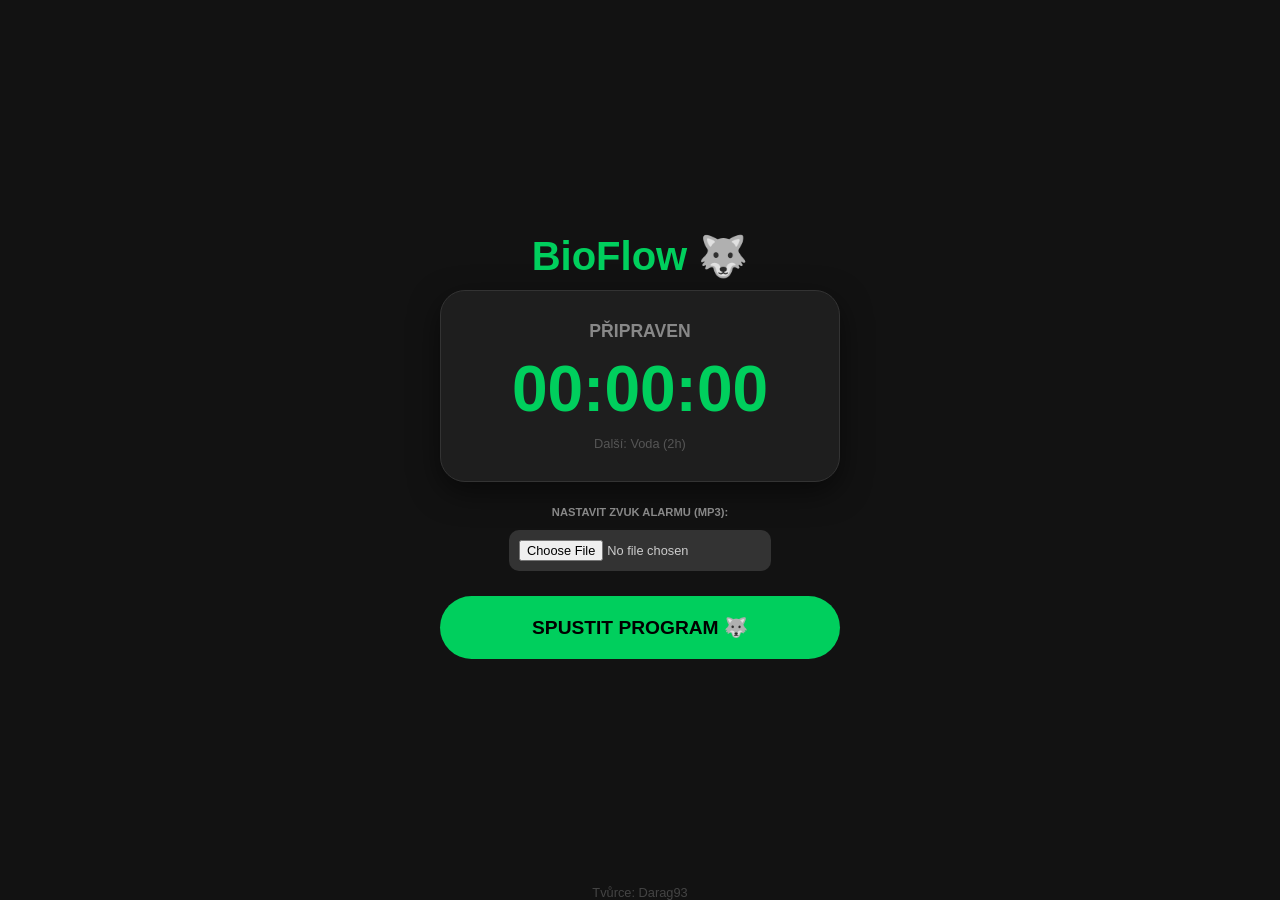
==== bio-vlk-v3.html @ 97280c58 "Update bio-vlk-v3.html" ====
<!DOCTYPE html>
<html lang="cs">
<head>
    <meta charset="UTF-8">
    <title>BioFlow 🐺</title>
    <link rel="manifest" href="manifest.json">
    <meta name="viewport" content="width=device-width, initial-scale=1.0, maximum-scale=1.0, user-scalable=no">
    <meta name="theme-color" content="#121212">
    <style>
        body { font-family: 'Segoe UI', sans-serif; text-align: center; background: #121212; color: white; margin: 0; display: flex; flex-direction: column; justify-content: center; min-height: 100vh; }
        .container { padding: 20px; max-width: 400px; margin: auto; }
        h1 { color: #00cf5d; font-size: 2.5rem; margin-bottom: 10px; }
        .card { background: #1e1e1e; padding: 30px; border-radius: 25px; border: 1px solid #333; box-shadow: 0 10px 30px rgba(0,0,0,0.5); margin-bottom: 20px; }
        #timer { font-size: 4rem; font-weight: bold; color: #00cf5d; margin: 10px 0; }
        .status-text { color: #888; font-size: 1.1rem; font-weight: bold; text-transform: uppercase; }
        .btn { width: 100%; padding: 20px; border-radius: 50px; border: none; font-size: 1.2rem; font-weight: bold; cursor: pointer; margin-top: 15px; transition: 0.3s; }
        .btn-start { background: #00cf5d; color: #000; }
        .btn-stop { background: #ff3b30; color: #fff; display: none; animation: pulse 1s infinite; }
        .music-upload { background: #333; color: #ccc; font-size: 0.8rem; padding: 10px; border-radius: 10px; margin-top: 10px; cursor: pointer; }
        @keyframes pulse { 0% { transform: scale(1); } 50% { transform: scale(1.05); } 100% { transform: scale(1); } }
        .footer { color: #444; font-size: 0.8rem; margin-top: 20px; }
    </style>
</head>
<body>

<div class="container">
    <h1>BioFlow 🐺</h1>
    
    <div class="card">
        <div id="label" class="status-text">PŘIPRAVEN</div>
        <div id="timer">00:00:00</div>
        <div id="sub-label" style="font-size: 0.8rem; color: #555; margin-top: 10px;">Další: Voda (2h)</div>
    </div>

    <div style="margin-bottom: 10px;">
        <label for="audio-file" class="status-text" style="font-size: 0.7rem;">Nastavit zvuk alarmu (MP3):</label>
        <input type="file" id="audio-file" class="music-upload" accept="audio/*">
    </div>

    <button id="mainBtn" class="btn btn-start" onclick="toggleApp()">SPUSTIT PROGRAM 🐺</button>
    <button id="stopBtn" class="btn btn-stop" onclick="stopAlarm()">VYPNOUT ZVONĚNÍ 🛑</button>
</div>

<div class="footer">Tvůrce: Darag93</div>

<script>
    let timeLeft;
    let timerInterval;
    let isRunning = false;
    let currentMode = 'water'; // Střídá 'water' (2h) a 'walk' (1h)
    
    let audio = new Audio();
    audio.loop = true;

    // Nahrání vlastní hudby
    document.getElementById('audio-file').onchange = function(e) {
        const file = e.target.files[0];
        if (file) {
            audio.src = URL.createObjectURL(file);
            alert("Hudba nastavena! 🐺");
        }
    };

    function updateDisplay() {
        const h = Math.floor(timeLeft / 3600);
        const m = Math.floor((timeLeft % 3600) / 60);
        const s = timeLeft % 60;
        document.getElementById('timer').innerText = 
            `${String(h).padStart(2,'0')}:${String(m).padStart(2,'0')}:${String(s).padStart(2,'0')}`;
    }

    function toggleApp() {
        if (!isRunning) {
            if (audio.src === "") {
                audio.src = 'https://actions.google.com/sounds/v1/alarms/beep_short.ogg'; // Default pokud nevybereš
            }
            Notification.requestPermission();
            startPhase();
            document.getElementById('mainBtn').innerText = "PROGRAM BĚŽÍ...";
            document.getElementById('mainBtn').disabled = true;
            document.getElementById('mainBtn').style.opacity = "0.5";
            isRunning = true;
        }
    }

    function startPhase() {
        if (currentMode === 'water') {
            timeLeft = 2 * 3600; // 2 hodiny
            document.getElementById('label').innerText = "💧 PIJ VODU (450ml)";
            document.getElementById('sub-label').innerText = "Poté bude následovat: Chůze (1h)";
        } else {
            timeLeft = 1 * 3600; // 1 hodina
            document.getElementById('label').innerText = "🚶 VSTAŇ ZE ŽIDLE";
            document.getElementById('sub-label').innerText = "Poté bude následovat: Voda (2h)";
        }
        updateDisplay();

        timerInterval = setInterval(() => {
            timeLeft--;
            updateDisplay();
            if (timeLeft <= 0) triggerAlarm();
        }, 1000);
    }

    function triggerAlarm() {
        clearInterval(timerInterval);
        audio.play();
        document.getElementById('stopBtn').style.display = "block";
        document.getElementById('timer').style.color = "#ff3b30";
        
        if (Notification.permission === "granted") {
            new Notification("BioFlow 🐺", { 
                body: currentMode === 'water' ? "Napij se (450ml)!" : "Vstávej ze židle!",
                icon: "https://cdn-icons-png.flaticon.com/512/2829/2829824.png"
            });
        }
    }

    function stopAlarm() {
        audio.pause();
        audio.currentTime = 0;
        document.getElementById('stopBtn').style.display = "none";
        document.getElementById('timer').style.color = "#00cf5d";
        
        // Přepnutí režimu
        currentMode = (currentMode === 'water') ? 'walk' : 'water';
        startPhase();
    }

    if ('serviceWorker' in navigator) {
        navigator.serviceWorker.register('sw.js');
    }
</script>
</body>
</html>
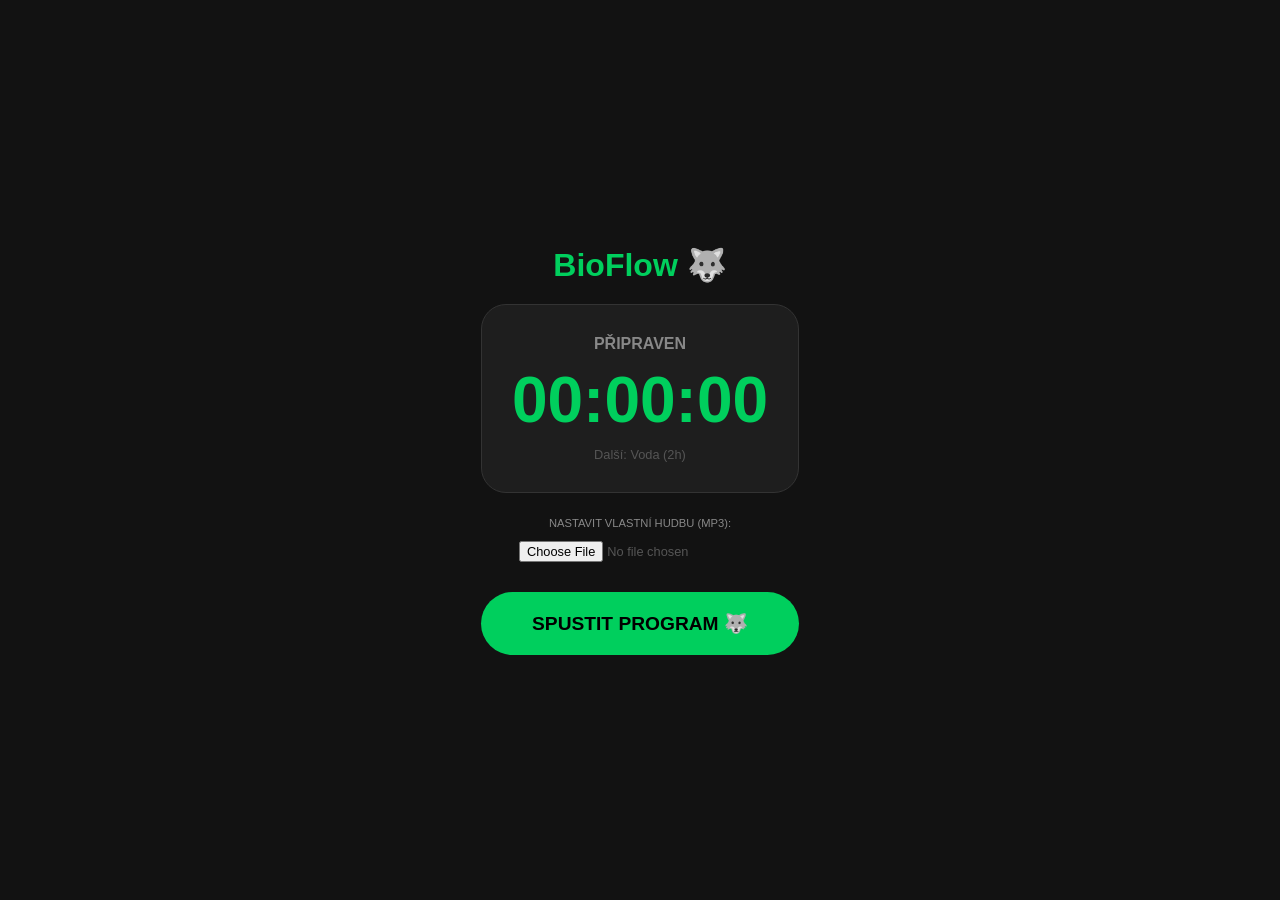
==== commit e1983047: "Update bio-vlk-v3.html" ====
--- a/bio-vlk-v3.html
+++ b/bio-vlk-v3.html
@@ -7,58 +7,51 @@
     <meta name="viewport" content="width=device-width, initial-scale=1.0, maximum-scale=1.0, user-scalable=no">
     <meta name="theme-color" content="#121212">
     <style>
-        body { font-family: 'Segoe UI', sans-serif; text-align: center; background: #121212; color: white; margin: 0; display: flex; flex-direction: column; justify-content: center; min-height: 100vh; }
+        body { font-family: sans-serif; text-align: center; background: #121212; color: white; margin: 0; display: flex; flex-direction: column; justify-content: center; height: 100vh; }
         .container { padding: 20px; max-width: 400px; margin: auto; }
-        h1 { color: #00cf5d; font-size: 2.5rem; margin-bottom: 10px; }
-        .card { background: #1e1e1e; padding: 30px; border-radius: 25px; border: 1px solid #333; box-shadow: 0 10px 30px rgba(0,0,0,0.5); margin-bottom: 20px; }
-        #timer { font-size: 4rem; font-weight: bold; color: #00cf5d; margin: 10px 0; }
-        .status-text { color: #888; font-size: 1.1rem; font-weight: bold; text-transform: uppercase; }
-        .btn { width: 100%; padding: 20px; border-radius: 50px; border: none; font-size: 1.2rem; font-weight: bold; cursor: pointer; margin-top: 15px; transition: 0.3s; }
-        .btn-start { background: #00cf5d; color: #000; }
-        .btn-stop { background: #ff3b30; color: #fff; display: none; animation: pulse 1s infinite; }
-        .music-upload { background: #333; color: #ccc; font-size: 0.8rem; padding: 10px; border-radius: 10px; margin-top: 10px; cursor: pointer; }
-        @keyframes pulse { 0% { transform: scale(1); } 50% { transform: scale(1.05); } 100% { transform: scale(1); } }
-        .footer { color: #444; font-size: 0.8rem; margin-top: 20px; }
+        h1 { color: #00cf5d; margin: 0; }
+        .card { background: #1e1e1e; padding: 30px; border-radius: 25px; border: 1px solid #333; margin: 20px 0; }
+        #timer { font-size: 4rem; color: #00cf5d; font-weight: bold; margin: 10px 0; }
+        .label { color: #888; font-weight: bold; text-transform: uppercase; }
+        .btn { width: 100%; padding: 20px; border-radius: 50px; border: none; font-size: 1.2rem; font-weight: bold; cursor: pointer; margin-top: 10px; }
+        .btn-start { background: #00cf5d; color: black; }
+        .btn-stop { background: #ff3b30; color: white; display: none; animation: blink 1s infinite; }
+        @keyframes blink { 0% { opacity: 1; } 50% { opacity: 0.5; } 100% { opacity: 1; } }
+        input[type="file"] { margin: 10px 0; color: #555; font-size: 0.8rem; }
     </style>
 </head>
 <body>
 
 <div class="container">
     <h1>BioFlow 🐺</h1>
-    
     <div class="card">
-        <div id="label" class="status-text">PŘIPRAVEN</div>
+        <div id="label" class="label">PŘIPRAVEN</div>
         <div id="timer">00:00:00</div>
-        <div id="sub-label" style="font-size: 0.8rem; color: #555; margin-top: 10px;">Další: Voda (2h)</div>
+        <div id="info" style="font-size: 0.8rem; color: #555;">Další: Voda (2h)</div>
     </div>
 
     <div style="margin-bottom: 10px;">
-        <label for="audio-file" class="status-text" style="font-size: 0.7rem;">Nastavit zvuk alarmu (MP3):</label>
-        <input type="file" id="audio-file" class="music-upload" accept="audio/*">
+        <span style="font-size: 0.7rem; color: #888;">NASTAVIT VLASTNÍ HUDBU (MP3):</span><br>
+        <input type="file" id="musicInput" accept="audio/*">
     </div>
 
     <button id="mainBtn" class="btn btn-start" onclick="toggleApp()">SPUSTIT PROGRAM 🐺</button>
-    <button id="stopBtn" class="btn btn-stop" onclick="stopAlarm()">VYPNOUT ZVONĚNÍ 🛑</button>
+    <button id="stopBtn" class="btn btn-stop" onclick="stopAlarm()">VYPNOUT BUDÍK 🛑</button>
 </div>
-
-<div class="footer">Tvůrce: Darag93</div>
 
 <script>
     let timeLeft;
     let timerInterval;
     let isRunning = false;
-    let currentMode = 'water'; // Střídá 'water' (2h) a 'walk' (1h)
+    let currentMode = 'voda'; // voda (2h) nebo chuze (1h)
     
     let audio = new Audio();
     audio.loop = true;
 
     // Nahrání vlastní hudby
-    document.getElementById('audio-file').onchange = function(e) {
+    document.getElementById('musicInput').onchange = function(e) {
         const file = e.target.files[0];
-        if (file) {
-            audio.src = URL.createObjectURL(file);
-            alert("Hudba nastavena! 🐺");
-        }
+        if (file) audio.src = URL.createObjectURL(file);
     };
 
     function updateDisplay() {
@@ -71,65 +64,39 @@
 
     function toggleApp() {
         if (!isRunning) {
-            if (audio.src === "") {
-                audio.src = 'https://actions.google.com/sounds/v1/alarms/beep_short.ogg'; // Default pokud nevybereš
-            }
+            if (!audio.src) audio.src = 'https://actions.google.com/sounds/v1/alarms/beep_short.ogg';
             Notification.requestPermission();
-            startPhase();
+            startSequence();
             document.getElementById('mainBtn').innerText = "PROGRAM BĚŽÍ...";
             document.getElementById('mainBtn').disabled = true;
-            document.getElementById('mainBtn').style.opacity = "0.5";
             isRunning = true;
         }
     }
 
-    function startPhase() {
-        if (currentMode === 'water') {
+    function startSequence() {
+        if (currentMode === 'voda') {
             timeLeft = 2 * 3600; // 2 hodiny
             document.getElementById('label').innerText = "💧 PIJ VODU (450ml)";
-            document.getElementById('sub-label').innerText = "Poté bude následovat: Chůze (1h)";
+            document.getElementById('info').innerText = "Poté následuje: Chůze (1h)";
         } else {
             timeLeft = 1 * 3600; // 1 hodina
-            document.getElementById('label').innerText = "🚶 VSTAŇ ZE ŽIDLE";
-            document.getElementById('sub-label').innerText = "Poté bude následovat: Voda (2h)";
+            document.getElementById('label').innerText = "🚶 VSTAŇ A CHOĎ (2min)";
+            document.getElementById('info').innerText = "Poté následuje: Voda (2h)";
         }
         updateDisplay();
 
         timerInterval = setInterval(() => {
             timeLeft--;
             updateDisplay();
-            if (timeLeft <= 0) triggerAlarm();
+            if (timeLeft <= 0) {
+                clearInterval(timerInterval);
+                audio.play();
+                document.getElementById('stopBtn').style.display = "block";
+            }
         }, 1000);
-    }
-
-    function triggerAlarm() {
-        clearInterval(timerInterval);
-        audio.play();
-        document.getElementById('stopBtn').style.display = "block";
-        document.getElementById('timer').style.color = "#ff3b30";
-        
-        if (Notification.permission === "granted") {
-            new Notification("BioFlow 🐺", { 
-                body: currentMode === 'water' ? "Napij se (450ml)!" : "Vstávej ze židle!",
-                icon: "https://cdn-icons-png.flaticon.com/512/2829/2829824.png"
-            });
-        }
     }
 
     function stopAlarm() {
         audio.pause();
         audio.currentTime = 0;
-        document.getElementById('stopBtn').style.display = "none";
-        document.getElementById('timer').style.color = "#00cf5d";
-        
-        // Přepnutí režimu
-        currentMode = (currentMode === 'water') ? 'walk' : 'water';
-        startPhase();
-    }
-
-    if ('serviceWorker' in navigator) {
-        navigator.serviceWorker.register('sw.js');
-    }
-</script>
-</body>
-</html>
+        document.getElementById('stopBtn').style.display = "none
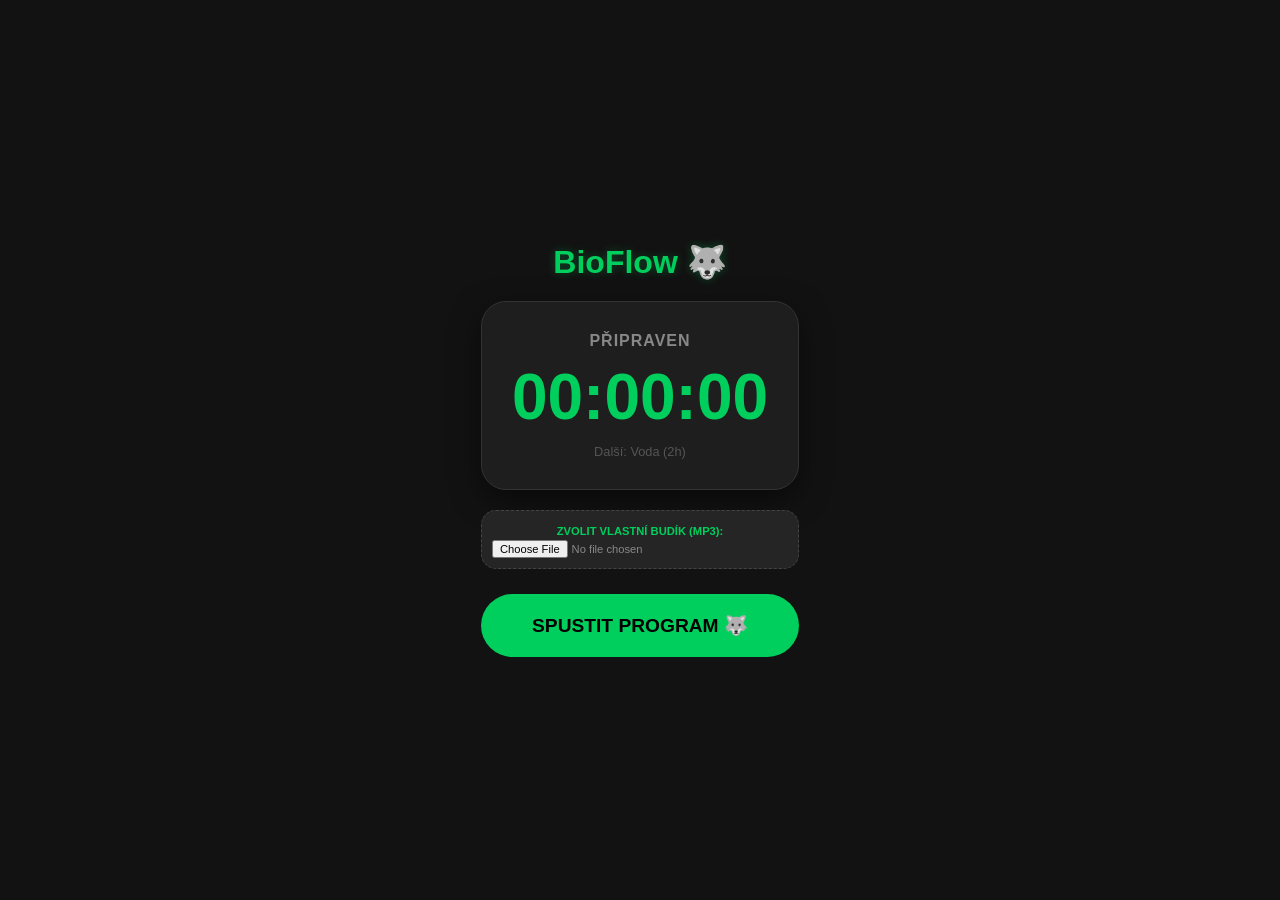
==== commit 7f2767de: "Update bio-vlk-v3.html" ====
--- a/bio-vlk-v3.html
+++ b/bio-vlk-v3.html
@@ -9,15 +9,17 @@
     <style>
         body { font-family: sans-serif; text-align: center; background: #121212; color: white; margin: 0; display: flex; flex-direction: column; justify-content: center; height: 100vh; }
         .container { padding: 20px; max-width: 400px; margin: auto; }
-        h1 { color: #00cf5d; margin: 0; }
-        .card { background: #1e1e1e; padding: 30px; border-radius: 25px; border: 1px solid #333; margin: 20px 0; }
-        #timer { font-size: 4rem; color: #00cf5d; font-weight: bold; margin: 10px 0; }
-        .label { color: #888; font-weight: bold; text-transform: uppercase; }
-        .btn { width: 100%; padding: 20px; border-radius: 50px; border: none; font-size: 1.2rem; font-weight: bold; cursor: pointer; margin-top: 10px; }
+        h1 { color: #00cf5d; margin: 0; text-shadow: 0 0 10px rgba(0, 207, 93, 0.3); }
+        .card { background: #1e1e1e; padding: 30px; border-radius: 25px; border: 1px solid #333; margin: 20px 0; box-shadow: 0 10px 30px rgba(0,0,0,0.5); }
+        #timer { font-size: 4rem; color: #00cf5d; font-weight: bold; margin: 10px 0; font-variant-numeric: tabular-nums; }
+        .label { color: #888; font-weight: bold; text-transform: uppercase; letter-spacing: 1px; }
+        .btn { width: 100%; padding: 20px; border-radius: 50px; border: none; font-size: 1.2rem; font-weight: bold; cursor: pointer; margin-top: 10px; transition: 0.3s; }
         .btn-start { background: #00cf5d; color: black; }
-        .btn-stop { background: #ff3b30; color: white; display: none; animation: blink 1s infinite; }
-        @keyframes blink { 0% { opacity: 1; } 50% { opacity: 0.5; } 100% { opacity: 1; } }
-        input[type="file"] { margin: 10px 0; color: #555; font-size: 0.8rem; }
+        .btn-start:disabled { background: #222; color: #555; cursor: default; }
+        .btn-stop { background: #ff3b30; color: white; display: none; animation: blink 1s infinite; box-shadow: 0 0 20px rgba(255, 59, 48, 0.5); }
+        @keyframes blink { 0% { opacity: 1; } 50% { opacity: 0.6; } 100% { opacity: 1; } }
+        .music-box { margin: 15px 0; background: #252525; padding: 10px; border-radius: 15px; border: 1px dashed #444; }
+        input[type="file"] { color: #888; font-size: 0.7rem; width: 100%; }
     </style>
 </head>
 <body>
@@ -27,11 +29,11 @@
     <div class="card">
         <div id="label" class="label">PŘIPRAVEN</div>
         <div id="timer">00:00:00</div>
-        <div id="info" style="font-size: 0.8rem; color: #555;">Další: Voda (2h)</div>
+        <div id="info" style="font-size: 0.8rem; color: #555; margin-top: 10px;">Další: Voda (2h)</div>
     </div>
 
-    <div style="margin-bottom: 10px;">
-        <span style="font-size: 0.7rem; color: #888;">NASTAVIT VLASTNÍ HUDBU (MP3):</span><br>
+    <div class="music-box">
+        <span style="font-size: 0.7rem; color: #00cf5d; font-weight: bold;">ZVOLIT VLASTNÍ BUDÍK (MP3):</span><br>
         <input type="file" id="musicInput" accept="audio/*">
     </div>
 
@@ -43,15 +45,17 @@
     let timeLeft;
     let timerInterval;
     let isRunning = false;
-    let currentMode = 'voda'; // voda (2h) nebo chuze (1h)
+    let currentMode = 'voda'; 
     
     let audio = new Audio();
     audio.loop = true;
 
-    // Nahrání vlastní hudby
     document.getElementById('musicInput').onchange = function(e) {
         const file = e.target.files[0];
-        if (file) audio.src = URL.createObjectURL(file);
+        if (file) {
+            audio.src = URL.createObjectURL(file);
+            console.log("Vlastní hudba nastavena");
+        }
     };
 
     function updateDisplay() {
@@ -64,8 +68,12 @@
 
     function toggleApp() {
         if (!isRunning) {
-            if (!audio.src) audio.src = 'https://actions.google.com/sounds/v1/alarms/beep_short.ogg';
-            Notification.requestPermission();
+            if (!audio.src) {
+                audio.src = 'https://actions.google.com/sounds/v1/alarms/beep_short.ogg';
+            }
+            if ('Notification' in window) {
+                Notification.requestPermission();
+            }
             startSequence();
             document.getElementById('mainBtn').innerText = "PROGRAM BĚŽÍ...";
             document.getElementById('mainBtn').disabled = true;
@@ -75,11 +83,11 @@
 
     function startSequence() {
         if (currentMode === 'voda') {
-            timeLeft = 2 * 3600; // 2 hodiny
+            timeLeft = 2 * 3600; 
             document.getElementById('label').innerText = "💧 PIJ VODU (450ml)";
             document.getElementById('info').innerText = "Poté následuje: Chůze (1h)";
         } else {
-            timeLeft = 1 * 3600; // 1 hodina
+            timeLeft = 1 * 3600; 
             document.getElementById('label').innerText = "🚶 VSTAŇ A CHOĎ (2min)";
             document.getElementById('info').innerText = "Poté následuje: Voda (2h)";
         }
@@ -90,7 +98,7 @@
             updateDisplay();
             if (timeLeft <= 0) {
                 clearInterval(timerInterval);
-                audio.play();
+                audio.play().catch(err => console.log("Audio error:", err));
                 document.getElementById('stopBtn').style.display = "block";
             }
         }, 1000);
@@ -99,4 +107,20 @@
     function stopAlarm() {
         audio.pause();
         audio.currentTime = 0;
-        document.getElementById('stopBtn').style.display = "none
+        document.getElementById('stopBtn').style.display = "none";
+        
+        // Přepnutí režimu a okamžitý start dalšího odpočtu
+        currentMode = (currentMode === 'voda') ? 'chuze' : 'voda';
+        startSequence();
+    }
+
+    if ('serviceWorker' in navigator) {
+        window.addEventListener('load', () => {
+            navigator.serviceWorker.register('./sw.js')
+            .then(reg => console.log('SW registrován'))
+            .catch(err => console.log('SW selhal', err));
+        });
+    }
+</script>
+</body>
+</html>
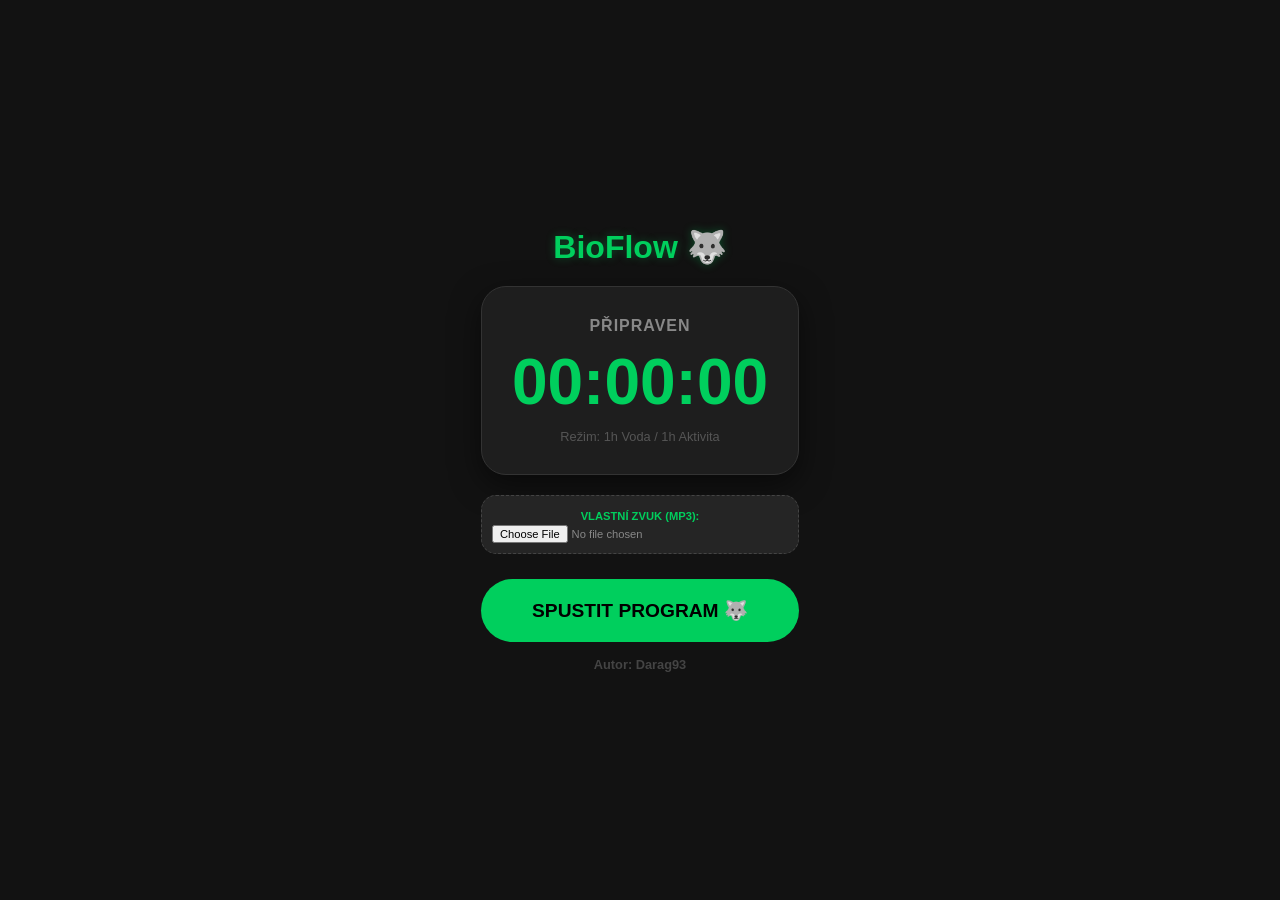
==== commit 189790f5: "Update bio-vlk-v3.html" ====
--- a/bio-vlk-v3.html
+++ b/bio-vlk-v3.html
@@ -15,11 +15,11 @@
         .label { color: #888; font-weight: bold; text-transform: uppercase; letter-spacing: 1px; }
         .btn { width: 100%; padding: 20px; border-radius: 50px; border: none; font-size: 1.2rem; font-weight: bold; cursor: pointer; margin-top: 10px; transition: 0.3s; }
         .btn-start { background: #00cf5d; color: black; }
-        .btn-start:disabled { background: #222; color: #555; cursor: default; }
-        .btn-stop { background: #ff3b30; color: white; display: none; animation: blink 1s infinite; box-shadow: 0 0 20px rgba(255, 59, 48, 0.5); }
+        .btn-stop { background: #ff3b30; color: white; display: none; animation: blink 1s infinite; }
         @keyframes blink { 0% { opacity: 1; } 50% { opacity: 0.6; } 100% { opacity: 1; } }
         .music-box { margin: 15px 0; background: #252525; padding: 10px; border-radius: 15px; border: 1px dashed #444; }
         input[type="file"] { color: #888; font-size: 0.7rem; width: 100%; }
+        .footer-info { margin-top: 15px; font-size: 0.8rem; color: #444; font-weight: bold; }
     </style>
 </head>
 <body>
@@ -29,16 +29,18 @@
     <div class="card">
         <div id="label" class="label">PŘIPRAVEN</div>
         <div id="timer">00:00:00</div>
-        <div id="info" style="font-size: 0.8rem; color: #555; margin-top: 10px;">Další: Voda (2h)</div>
+        <div id="info" style="font-size: 0.8rem; color: #555; margin-top: 10px;">Režim: 1h Voda / 1h Aktivita</div>
     </div>
 
     <div class="music-box">
-        <span style="font-size: 0.7rem; color: #00cf5d; font-weight: bold;">ZVOLIT VLASTNÍ BUDÍK (MP3):</span><br>
+        <span style="font-size: 0.7rem; color: #00cf5d; font-weight: bold;">VLASTNÍ ZVUK (MP3):</span><br>
         <input type="file" id="musicInput" accept="audio/*">
     </div>
 
     <button id="mainBtn" class="btn btn-start" onclick="toggleApp()">SPUSTIT PROGRAM 🐺</button>
     <button id="stopBtn" class="btn btn-stop" onclick="stopAlarm()">VYPNOUT BUDÍK 🛑</button>
+
+    <div class="footer-info">Autor: Darag93</div>
 </div>
 
 <script>
@@ -48,79 +50,3 @@
     let currentMode = 'voda'; 
     
     let audio = new Audio();
-    audio.loop = true;
-
-    document.getElementById('musicInput').onchange = function(e) {
-        const file = e.target.files[0];
-        if (file) {
-            audio.src = URL.createObjectURL(file);
-            console.log("Vlastní hudba nastavena");
-        }
-    };
-
-    function updateDisplay() {
-        const h = Math.floor(timeLeft / 3600);
-        const m = Math.floor((timeLeft % 3600) / 60);
-        const s = timeLeft % 60;
-        document.getElementById('timer').innerText = 
-            `${String(h).padStart(2,'0')}:${String(m).padStart(2,'0')}:${String(s).padStart(2,'0')}`;
-    }
-
-    function toggleApp() {
-        if (!isRunning) {
-            if (!audio.src) {
-                audio.src = 'https://actions.google.com/sounds/v1/alarms/beep_short.ogg';
-            }
-            if ('Notification' in window) {
-                Notification.requestPermission();
-            }
-            startSequence();
-            document.getElementById('mainBtn').innerText = "PROGRAM BĚŽÍ...";
-            document.getElementById('mainBtn').disabled = true;
-            isRunning = true;
-        }
-    }
-
-    function startSequence() {
-        if (currentMode === 'voda') {
-            timeLeft = 2 * 3600; 
-            document.getElementById('label').innerText = "💧 PIJ VODU (450ml)";
-            document.getElementById('info').innerText = "Poté následuje: Chůze (1h)";
-        } else {
-            timeLeft = 1 * 3600; 
-            document.getElementById('label').innerText = "🚶 VSTAŇ A CHOĎ (2min)";
-            document.getElementById('info').innerText = "Poté následuje: Voda (2h)";
-        }
-        updateDisplay();
-
-        timerInterval = setInterval(() => {
-            timeLeft--;
-            updateDisplay();
-            if (timeLeft <= 0) {
-                clearInterval(timerInterval);
-                audio.play().catch(err => console.log("Audio error:", err));
-                document.getElementById('stopBtn').style.display = "block";
-            }
-        }, 1000);
-    }
-
-    function stopAlarm() {
-        audio.pause();
-        audio.currentTime = 0;
-        document.getElementById('stopBtn').style.display = "none";
-        
-        // Přepnutí režimu a okamžitý start dalšího odpočtu
-        currentMode = (currentMode === 'voda') ? 'chuze' : 'voda';
-        startSequence();
-    }
-
-    if ('serviceWorker' in navigator) {
-        window.addEventListener('load', () => {
-            navigator.serviceWorker.register('./sw.js')
-            .then(reg => console.log('SW registrován'))
-            .catch(err => console.log('SW selhal', err));
-        });
-    }
-</script>
-</body>
-</html>
